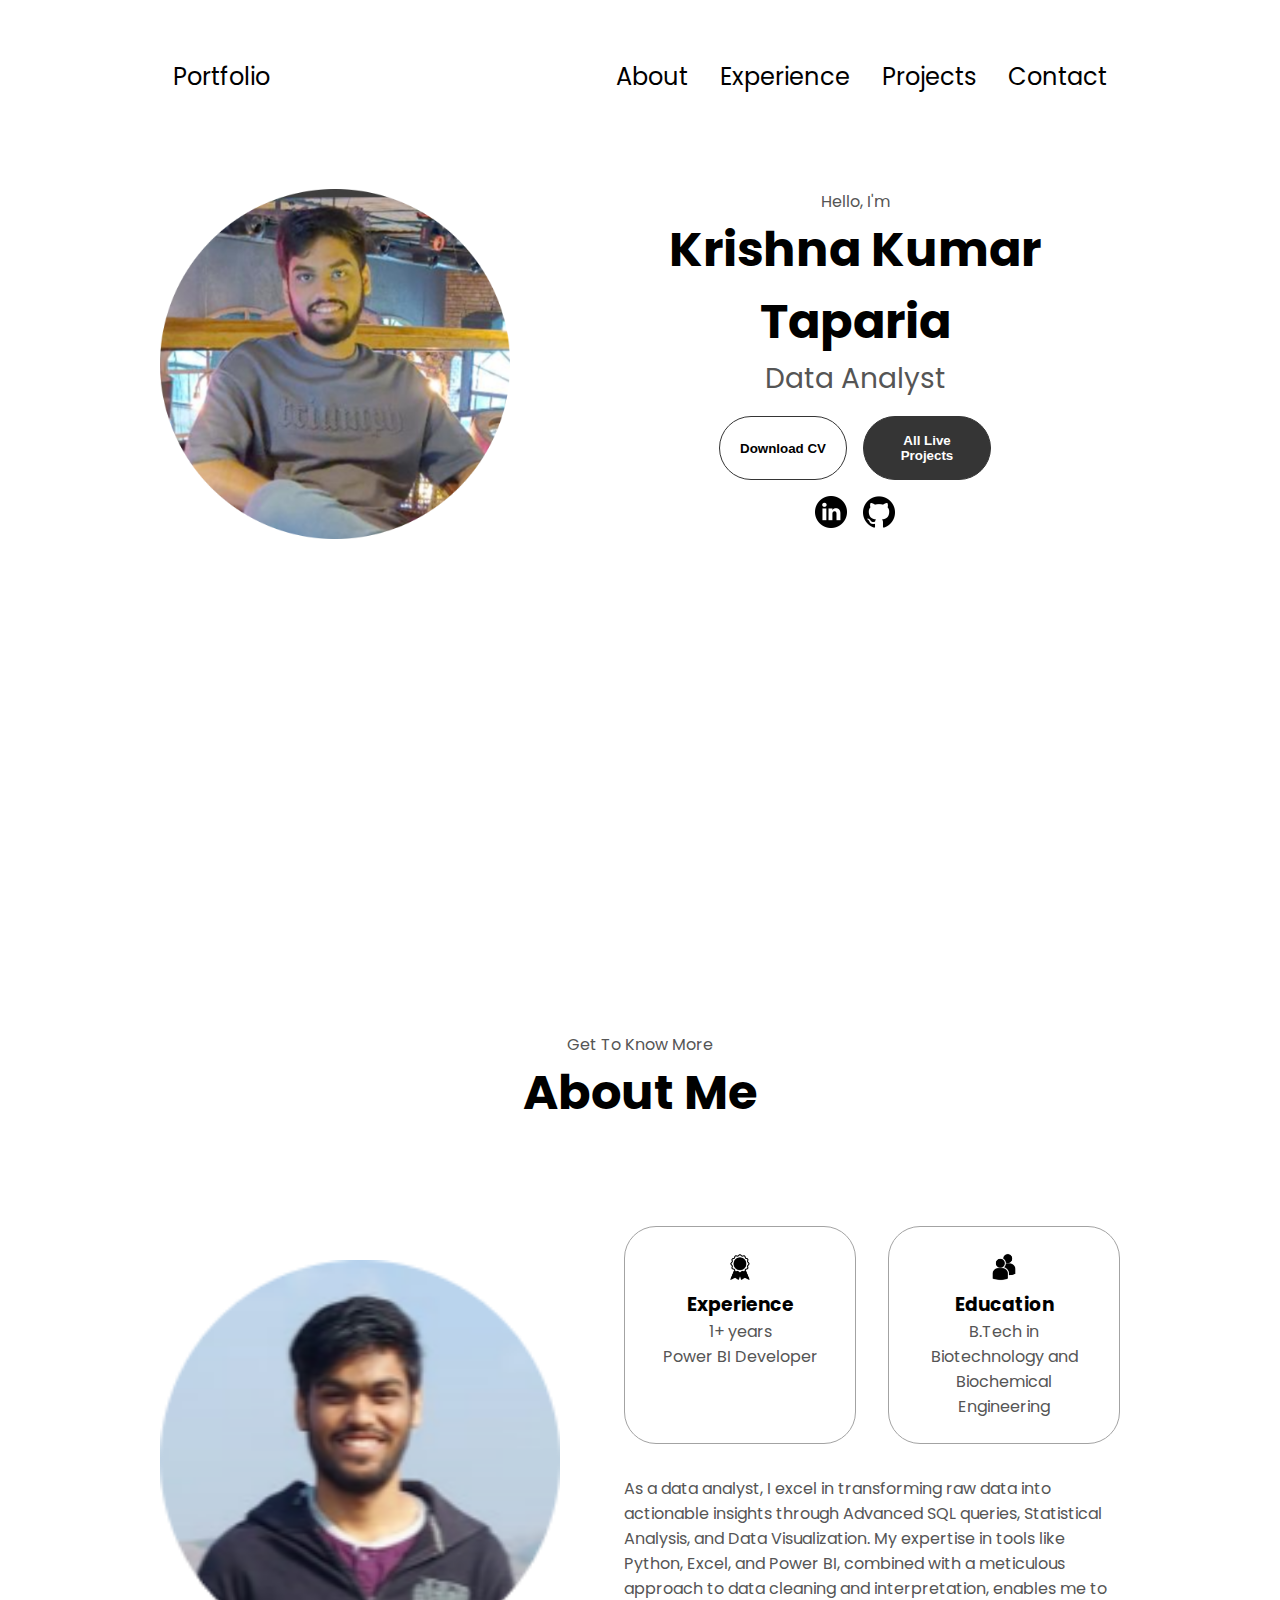
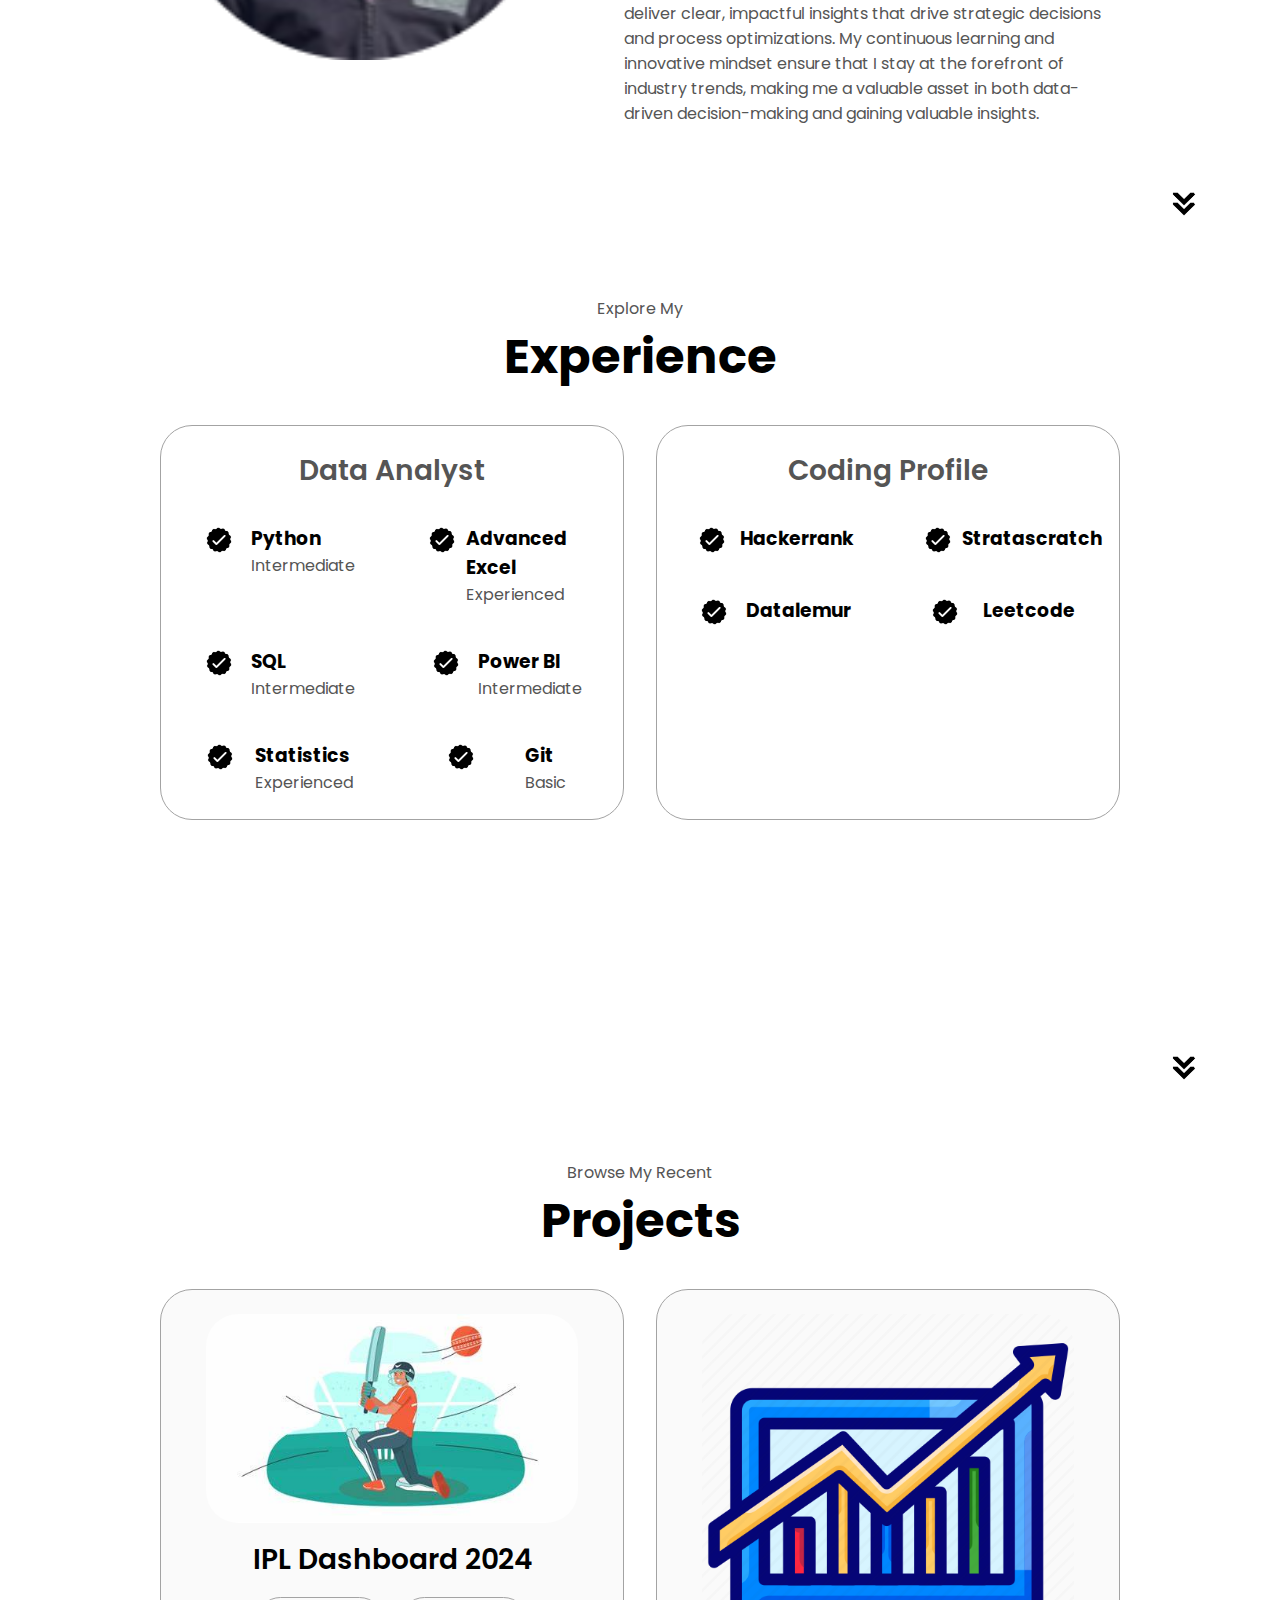
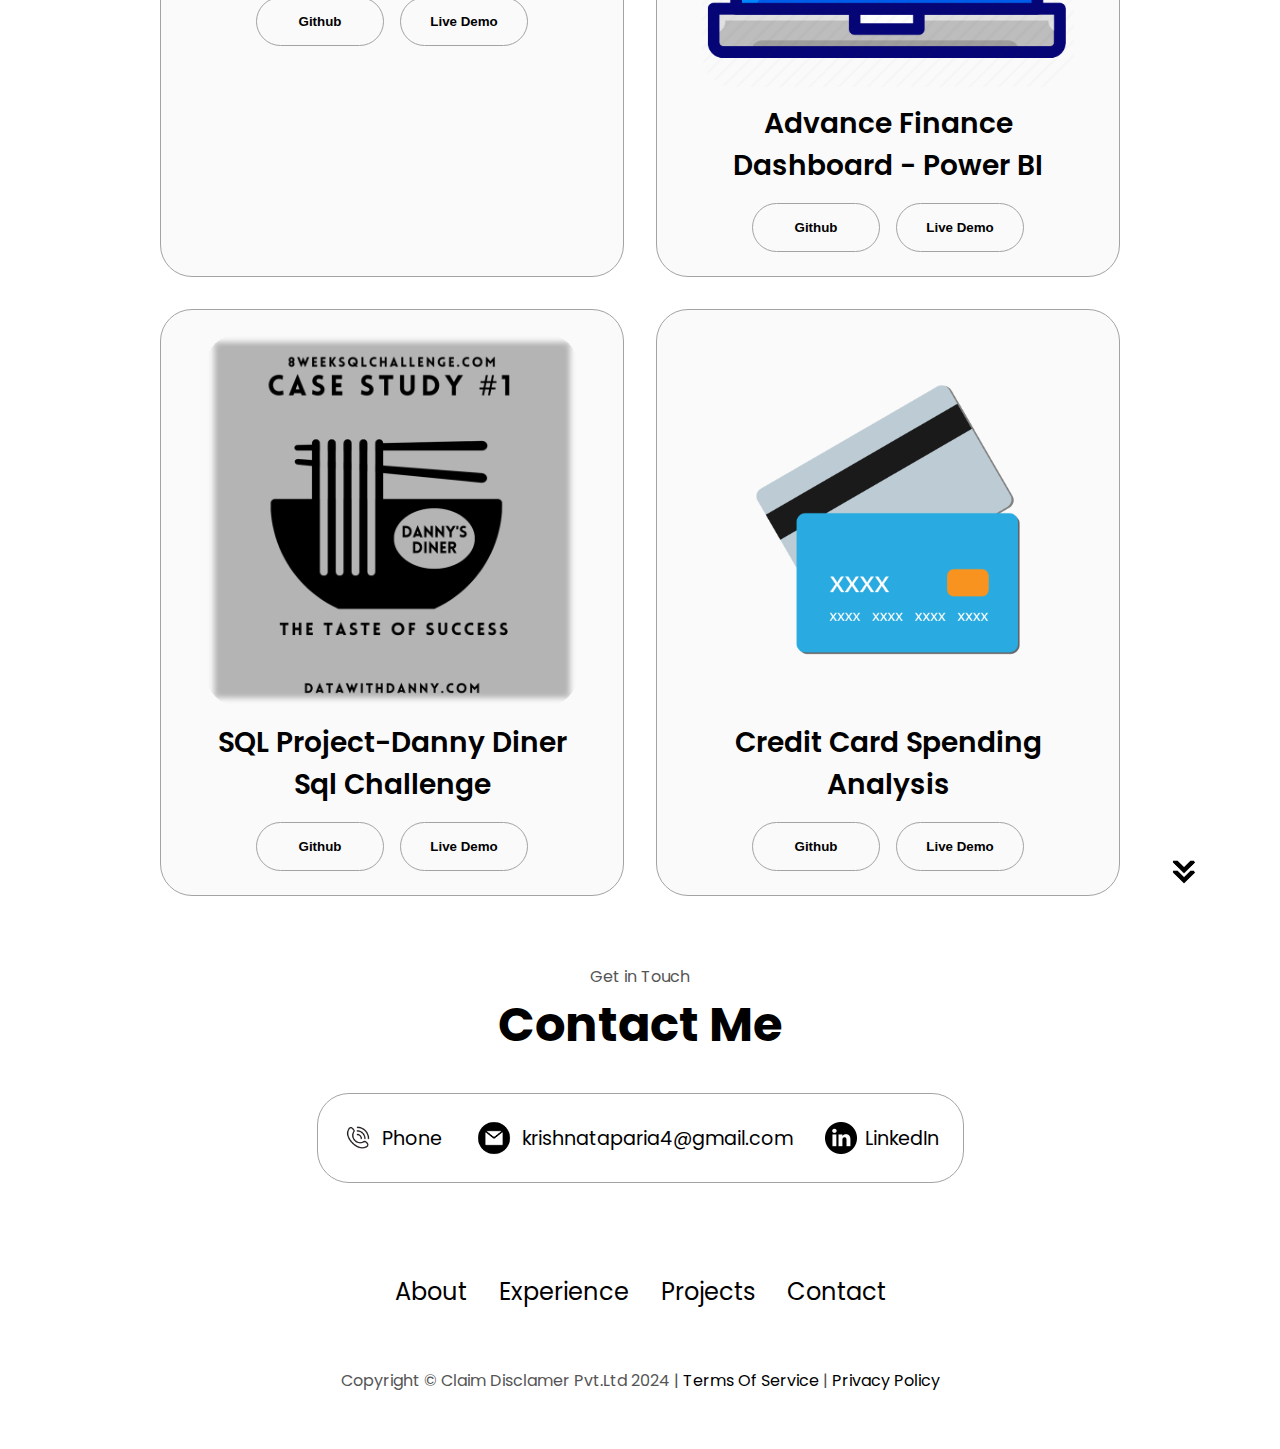
==== assest/index.html @ 2ccdf963 "Finished Website Work" ====
<!DOCTYPE html>
<html lang="en">

<head>
    <meta charset="UTF-8">
    <meta name="viewport" content="width=device-width, initial-scale=1.0">
    <meta name="description" content="Krishna Kumar Taparia's professional portfolio as a Data Analyst.">
    <meta name="keywords" content="Krishna Kumar Taparia, Data Analyst, Portfolio, SQL, Power BI, Projects">
    <meta name="author" content="Krishna Kumar Taparia">
    <title>My Portfolio</title>
    <link rel="stylesheet" href="style.css">
    <link rel="stylesheet" href="mediaqueries.css">
</head>

<body>
    <nav id="desktop-nav">
        <div class="Logo" style="font-size: 1.5em;">Portfolio</div>

        <div>
            <ul class="nav-links">
                <li><a href="#about">About</a></li>
                <li><a href="#experience">Experience</a></li>
                <li><a href="#projects">Projects</a></li>
                <li><a href="#contact">Contact</a></li>
            </ul>
        </div>
    </nav>
    <nav id="hamburger-nav">
        <div class="Logo">Krishna Kumar Taparia</div>
        <div class="hamburger-menu">
            <div class="hamburger-icon" onclick="toggleMenu()" aria-label="Menu">
                <span></span>
                <span></span>
                <span></span>
            </div>
            <div class="menu-links">
                <li><a href="#about" onclick="toggleMenu()">About</a></li>
                <li><a href="#experience" onclick="toggleMenu()">Experience</a></li>
                <li><a href="#projects" onclick="toggleMenu()">Projects</a></li>
                <li><a href="#contact" onclick="toggleMenu()">Contact</a></li>
            </div>
        </div>
    </nav>
    
    <section id="profile" >
        <div class="section_pics-container">
        <img src="./Screenshot 2024-08-03 151116-modified.png" alt="Krishna Kumar Taparia profile picture" style="width: 350px; height: 350px;">
    </div>
        <div class="section_text">
            <p class="section__text__p1">Hello, I'm</p>
            <h1 class="title">Krishna Kumar Taparia</h1>
            <p class="section__text__p2" style="text-align: center;">Data Analyst</p>
            <div class="btn-container">
                <button class="btn btn-color-2" onclick="window.open('./KRISHNA KUMAR TAPARIA(21UBE041) (1).pdf')">Download CV</button>
                <button class="btn btn-color-1" onclick="location.href='https://www.novypro.com/profile_projects/krishna-kumar-taparia'">All Live Projects</button>
            </div>
            <div id="socials-container">
                <img src="./linkedin.png" alt="My LinkedIn profile" class="icon" onclick="location.href='https://linkedin.com/'">
                <img src="./github.png" alt="My Github profile" class="icon" onclick="location.href='https://github.com/'">
            </div>
        </div>
    </section>
    
    <section id="about">
        <p class="section__text__p1">Get To Know More</p>
        <h1 class="title">About Me</h1>
        <div class="section-container">
            <div class="section__pic-container">
                <img src="./Screenshot (46)-modified.png" alt="About me profile picture" class="About-pic">
            </div>
            <div class="about-details-container">
                <div class="about-containers">
                    <div class="details-container">
                        <img src="./experience.png" alt="Experience icon" class="icon">
                        <h3>Experience</h3>
                        <p>1+ years <br>Power BI Developer</p>
                    </div>
                    <div class="details-container">
                        <img src="./education.png" alt="Education icon" class="icon">
                        <h3>Education</h3>
                        <p>B.Tech in Biotechnology and Biochemical Engineering</p>
                    </div>
                </div>
                <div class="text-container">
                    <p>
                        As a data analyst, I excel in transforming raw data into actionable insights through Advanced SQL queries, Statistical Analysis, and Data Visualization. My expertise in tools like Python, Excel, and Power BI, combined with a meticulous approach to data cleaning and interpretation, enables me to deliver clear, impactful insights that drive strategic decisions and process optimizations. My continuous learning and innovative mindset ensure that I stay at the forefront of industry trends, making me a valuable asset in both data-driven decision-making and gaining valuable insights.
                    </p>
                </div>
            </div>
        </div>
        <img src="./arrow.png" alt="Arrow icon" class="icon arrow" onclick="location.href='#experience'" aria-label="Scroll to Experience">
    </section>
    
    <section id="experience">
        <p class="section__text__p1">Explore My</p>
        <h1 class="title">Experience</h1>
        <div class="experience-details-container">
            <div class="about-containers">
                <div class="details-container">
                    <h2 class="experience-sub-title">Data Analyst</h2>
                    <div class="article-container">
                        <article>
                            <img src="./checkmark.png" alt="Python experience icon" class="icon">
                            <div>
                                <h3>Python</h3>
                                <p>Intermediate</p>
                            </div>
                        </article>
                        <article>
                            <img src="./checkmark.png" alt="Advanced Excel experience icon" class="icon">
                            <div>
                                <h3>Advanced Excel</h3>
                                <p>Experienced</p>
                            </div>
                        </article>
                        <article>
                            <img src="./checkmark.png" alt="SQL experience icon" class="icon">
                            <div>
                                <h3>SQL</h3>
                                <p>Intermediate</p>
                            </div>
                        </article>
                        <article>
                            <img src="./checkmark.png" alt="Power BI experience icon" class="icon">
                            <div>
                                <h3>Power BI</h3>
                                <p>Intermediate</p>
                            </div>
                        </article>
                        <article>
                            <img src="./checkmark.png" alt="Statistics experience icon" class="icon">
                            <div>
                                <h3>Statistics</h3>
                                <p>Experienced</p>
                            </div>
                        </article>
                        <article>
                            <img src="./checkmark.png" alt="Git experience icon" class="icon">
                            <div>
                                <h3>Git</h3>
                                <p>Basic</p>
                            </div>
                        </article>
                    </div>
                </div>
                <div class="details-container">
                    <h2 class="experience-sub-title">Coding Profile</h2>
                    <div class="article-container">
                        <article>
                            <img src="./checkmark.png" alt="Hackerrank profile icon" class="icon">
                            <div>
                                <h3><a href="https://www.hackerrank.com/profile/krishnataparia4">Hackerrank</a></h3>
                            </div>
                        </article>
                        <article>
                            <img src="./checkmark.png" alt="Stratascratch profile icon" class="icon">
                            <div>
                                <h3><a href="https://platform.stratascratch.com/user/krisghxszg">Stratascratch</a></h3>
                            </div>
                        </article>
                        <article>
                            <img src="./checkmark.png" alt="Datalemur profile icon" class="icon">
                            <div>
                                <h3><a href="https://datalemur.com/profile">Datalemur</a></h3>
                            </div>
                        </article>
                        <article>
                            <img src="./checkmark.png" alt="Leetcode profile icon" class="icon">
                            <div>
                                <h3><a href="https://leetcode.com/u/krishnataparia_4/">Leetcode</a></h3>
                            </div>
                        </article>
                    </div>
                </div>
            </div>
        </div>
        <img src="./arrow.png" alt="Arrow icon" class="icon arrow" onclick="location.href='#projects'" aria-label="Scroll to Projects">
    </section>
    <section id="projects">
        <p class="section__text__p1">Browse My Recent</p>
        <h1 class="title">Projects</h1>
        <div class="experience-details-container">
            <div class="about-containers">
                <div class="details-container color-container">
                    <div class="article-container">
                        <img src="./OIP (5).jpeg" alt="IPL Dashboard 2024 project image" class="project-img">
                    </div>
                    <h2 class="experience-sub-title project-title">IPL Dashboard 2024</h2>
                    <div class="btn-container">
                        <button class="btn btn-color-2 project-btn" onclick="location.href='https://github.com/krishna200hd/ipl-dashboard-2024'" aria-label="View on GitHub">
                            Github
                        </button>
                        <button class="btn btn-color-2 project-btn" onclick="location.href='https://www.novypro.com/project/ipl-dashboard-2024'" aria-label="View Live Demo">
                            Live Demo
                        </button>
                    </div>
                </div>
                <div class="details-container color-container">
                    <div class="article-container">
                        <img src="./SEO_-_4.png" alt="Advance Finance Dashboard project image" class="project-img">
                    </div>
                    <h2 class="experience-sub-title project-title">Advance Finance Dashboard - Power BI</h2>
                    <div class="btn-container">
                        <button class="btn btn-color-2 project-btn" onclick="location.href='https://github.com/krishna200hd/advance-finance-dashboard'" aria-label="View on GitHub">
                            Github
                        </button>
                        <button class="btn btn-color-2 project-btn" onclick="location.href='https://www.novypro.com/project/advance-finance-dashboard'" aria-label="View Live Demo">
                            Live Demo
                        </button>
                    </div>
                </div>
                <div class="details-container color-container">
                    <div class="article-container">
                        <img src="./1_JZdCP5Tye9O9JuznNvW66A.png" alt="SQL Project-Danny Diner Sql Challenge project image" class="project-img">
                    </div>
                    <h2 class="experience-sub-title project-title">SQL Project-Danny Diner Sql Challenge</h2>
                    <div class="btn-container">
                        <button class="btn btn-color-2 project-btn" onclick="location.href='https://github.com/krishna200hd/Danny-Diner-Sql-Project'" aria-label="View on GitHub">
                            Github
                        </button>
                        <button class="btn btn-color-2 project-btn" onclick="location.href='#'" aria-label="View Live Demo">
                            Live Demo
                        </button>
                    </div>
                </div>
                <div class="details-container color-container">
                    <div class="article-container">
                        <img src="./6050228.png" alt="Credit Card Spending Analysis project image" class="project-img">
                    </div>
                    <h2 class="experience-sub-title project-title">Credit Card Spending Analysis</h2>
                    <div class="btn-container">
                        <button class="btn btn-color-2 project-btn" onclick="location.href='https://github.com/krishna200hd/Credit-Card-Analysis-Using-Power-Bi'" aria-label="View on GitHub">
                            Github
                        </button>
                        <button class="btn btn-color-2 project-btn" onclick="location.href='https://project.novypro.com/IZOoRg'" aria-label="View Live Demo">
                            Live Demo
                        </button>
                    </div>
                </div>
            </div>
        </div>
        <img src="./arrow.png" alt="Arrow icon" class="icon arrow" onclick="location.href='#contact'" aria-label="Scroll to Contact">
    </section>
    <section id="contact">
        <p class="section__text__p1">Get in Touch</p>
        <h1 class="title">Contact Me</h1>
        <div class="contact-info-upper-container">
            <div class="contact-info-container">
                <img src="./65497-200.png" alt="Dial icon" class="icon contact-icon Dial-icon">
                <p><a href="tel:+8777814285">Phone</a></p>
            </div>
            <div class="contact-info-container">
                <img src="./email.png" alt="Email icon" class="icon contact-icon email-icon">
                <p><a href="mailto:krishnataparia4@gmail.com">krishnataparia4@gmail.com</a></p>
            </div>
            <div class="contact-info-container">
                <img src="./linkedin.png" alt="LinkedIn icon" class="icon contact-icon">
                <p><a href="https://www.linkedin.com/in/krishna-taparia-a6b4491ba/">LinkedIn</a></p>
            </div>
        </div>
    </section>
    
    <footer id="footer">
        <nav>
            <div class="nav-links-container">
                <ul class="nav-links">
                    <li><a href="#about">About</a></li>
                    <li><a href="#experience">Experience</a></li>
                    <li><a href="#projects">Projects</a></li>
                    <li><a href="#contact">Contact</a></li>
                </ul>
            </div>
        </nav>
        <p>Copyright © Claim Disclamer Pvt.Ltd 2024 | <a href="#terms">Terms Of Service</a> | <a href="#privacy">Privacy Policy</a></p>
    </footer>
    <script src="script.js"></script>
</body>

</html>
---- assest/style.css ----
/* GENERAL */

@import url("https://fonts.googleapis.com/css2?family=Poppins:wght@300;400;500;600&display=swap");

* {
  margin: 0;
  padding: 0;
}

body {
  font-family: "Poppins", sans-serif;
}

html {
  scroll-behavior: smooth;
}

p {
  color: rgb(85, 85, 85);
}

/* TRANSITION */

a,
.btn {
  transition: all 300ms ease;
}

/* DESKTOP NAV */

nav,
.nav-links {
  display: flex;
}

nav {
  justify-content: space-around;
  align-items: center;
  height: 17vh;
}

.nav-links {
  gap: 2rem;
  list-style: none;
  font-size: 1.5rem;
}

a {
  color: black;
  text-decoration: none;
  text-decoration-color: white;
}

a:hover {
  color: grey;
  text-decoration: underline;
  text-underline-offset: 1rem;
  text-decoration-color: rgb(181, 181, 181);
}

.logo {
  font-size: 2rem;
}

.logo:hover {
  cursor: default;
}

/* HAMBURGER MENU */

#hamburger-nav {
  display: none;
}

.hamburger-menu {
  position: relative;
  display: inline-block;
}

.hamburger-icon {
  display: flex;
  flex-direction: column;
  justify-content: space-between;
  height: 24px;
  width: 30px;
  cursor: pointer;
}

.hamburger-icon span {
  width: 100%;
  height: 2px;
  background-color: black;
  transition: all 0.3 ease-in-out;
}

.menu-links {
  position: absolute;
  top: 100%;
  right: 0;
  background-color: white;
  width: fit-content;
  max-height: 0;
  overflow: hidden;
  transition: all 0.3 ease-in-out;
}

.menu-links a {
  display: block;
  padding: 10px;
  text-align: center;
  font-size: 1.5rem;
  color: black;
  text-decoration: none;
  transition: all 0.3 ease-in-out;
}

.menu-links li {
  list-style: none;
}

.menu-links.open {
  max-height: 300px;
}

.hamburger-icon.open span:first-child {
  transform: rotate(45deg) translate(10px, 5px);
}

.hamburger-icon.open span:nth-child(2) {
  opacity: 0;
}

.hamburger-icon.open span:last-child {
  transform: rotate(-45deg) translate(10px, -5px);
}

.hamburger-icon span:first-child {
  transform: none;
}

.hamburger-icon span:first-child {
  opacity: 1;
}

.hamburger-icon span:first-child {
  transform: none;
}

/* SECTIONS */

section {
  padding-top: 4vh;
  height: 96vh;
  margin: 0 10rem;
  box-sizing: border-box;
  min-height: fit-content;
}

.section-container {
  display: flex;
}

/* PROFILE SECTION */

#profile {
  display: flex;
  justify-content: center;
  gap: 5rem;
  height: 80vh;
}

.section__pic-container {
  display: flex;
  height: 400px;
  width: 400px;
  margin: auto 0;
}

/* Responsive adjustments */
@media (max-width: 768px) {
    .profile-img {
        max-width: 200px; /* smaller max-width for tablets */
    }
}

@media (max-width: 480px) {
    .profile-img {
        max-width: 150px; /* smaller max-width for phones */
    }
}

.section__text {
  align-self: center;
  text-align: center;
}

.section__text p {
  font-weight: 600;
}

.section__text__p1 {
  text-align: center;
}

.section__text__p2 {
  font-size: 1.75rem;
  margin-bottom: 1rem;
}

.title {
  font-size: 3rem;
  text-align: center;
}

#socials-container {
  display: flex;
  justify-content: center;
  margin-top: 1rem;
  gap: 1rem;
}

/* ICONS */

.icon {
  cursor: pointer;
  height: 2rem;
}

/* BUTTONS */

.btn-container {
  display: flex;
  justify-content: center;
  gap: 1rem;
}

.btn {
  font-weight: 600;
  transition: all 300ms ease;
  padding: 1rem;
  width: 8rem;
  border-radius: 2rem;
}

.btn-color-1,
.btn-color-2 {
  border: rgb(53, 53, 53) 0.1rem solid;
}

.btn-color-1:hover,
.btn-color-2:hover {
  cursor: pointer;
}

.btn-color-1,
.btn-color-2:hover {
  background: rgb(53, 53, 53);
  color: white;
}

.btn-color-1:hover {
  background: rgb(0, 0, 0);
}

.btn-color-2 {
  background: none;
}

.btn-color-2:hover {
  border: rgb(255, 255, 255) 0.1rem solid;
}

.btn-container {
  gap: 1rem;
}

/* ABOUT SECTION */

#about {
  position: relative;
}

.about-containers {
  gap: 2rem;
  margin-bottom: 2rem;
  margin-top: 2rem;
}

.about-details-container {
  justify-content: center;
  flex-direction: column;
}

.about-containers,
.about-details-container {
  display: flex;
}

.about-pic {
  border-radius: 2rem;
}

.arrow {
  position: absolute;
  right: -5rem;
  bottom: 2.5rem;
}

.details-container {
  padding: 1.5rem;
  flex: 1;
  background: white;
  border-radius: 2rem;
  border: rgb(53, 53, 53) 0.1rem solid;
  border-color: rgb(163, 163, 163);
  text-align: center;
}

.section-container {
  gap: 4rem;
  height: 80%;
}

.section__pic-container {
  height: 400px;
  width: 400px;
  margin: auto 0;
}

/* EXPERIENCE SECTION */

#experience {
  position: relative;
}

.experience-sub-title {
  color: rgb(85, 85, 85);
  font-weight: 600;
  font-size: 1.75rem;
  margin-bottom: 2rem;
}

.experience-details-container {
  display: flex;
  justify-content: center;
  flex-direction: column;
}

.article-container {
  display: flex;
  text-align: initial;
  flex-wrap: wrap;
  flex-direction: row;
  gap: 2.5rem;
  justify-content: space-around;
}

article {
  display: flex;
  width: 10rem;
  justify-content: space-around;
  gap: 0.5rem;
}

article .icon {
  cursor: default;
}

/* PROJECTS SECTION */

#projects {
  position: relative;
}

.color-container {
  border-color: rgb(163, 163, 163);
  background: rgb(250, 250, 250);
}

.project-img {
  border-radius: 2rem;
  width: 90%;
  height: 90%;
}

.project-title {
  margin: 1rem;
  color: black;
}

.project-btn {
  color: black;
  border-color: rgb(163, 163, 163);
}

/* CONTACT */

#contact {
  display: flex;
  justify-content: center;
  flex-direction: column;
  height: 70vh;
}

.contact-info-upper-container {
  display: flex;
  justify-content: center;
  border-radius: 2rem;
  border: rgb(53, 53, 53) 0.1rem solid;
  border-color: rgb(163, 163, 163);
  background: (250, 250, 250);
  margin: 2rem auto;
  padding: 0.5rem;
}

.contact-info-container {
  display: flex;
  align-items: center;
  justify-content: center;
  gap: 0.5rem;
  margin: 1rem;
}

.contact-info-container p {
  font-size: larger;
}

.contact-icon {
  cursor: default;
}

.email-icon {
  height: 2.5rem;
}

/* FOOTER SECTION */

footer {
  height: 26vh;
  margin: 0 1rem;
}

footer p {
  text-align: center;
}
---- assest/mediaqueries.css ----
@media screen and (max-width: 1400px) {
    #profile {
      height: 83vh;
      margin-bottom: 6rem;
    }
    .about-containers {
      flex-wrap: wrap;
    }
    #contact,
    #projects {
      height: fit-content;
    }
  }
  
  @media screen and (max-width: 1200px) {
    #desktop-nav {
      display: none;
    }
    #hamburger-nav {
      display: flex;
    }
    #experience,
    .experience-details-container {
      margin-top: 2rem;
    }
    #profile,
    .section-container {
      display: block;
    }
    .arrow {
      display: none;
    }
    section,
    .section-container {
      height: fit-content;
    }
    section {
      margin: 0 5%;
    }
    .section__pic-container {
      width: 275px;
      height: 275px;
      margin: 0 auto 2rem;
    }
    .about-containers {
      margin-top: 0;
    }
  }
  
  @media screen and (max-width: 600px) {
    #contact,
    footer {
      height: 40vh;
    }
    #profile {
      height: 83vh;
      margin-bottom: 0;
    }
    article {
      font-size: 1rem;
    }
    footer nav {
      height: fit-content;
      margin-bottom: 2rem;
    }
    .about-containers,
    .contact-info-upper-container,
    .btn-container {
      flex-wrap: wrap;
    }
    .contact-info-container {
      margin: 0;
    }
    .contact-info-container p,
    .nav-links li a {
      font-size: 1rem;
    }
    .experience-sub-title {
      font-size: 1.25rem;
    }
    .logo {
      font-size: 1.5rem;
    }
    .nav-links {
      flex-direction: column;
      gap: 0.5rem;
      text-align: center;
    }
    .section__pic-container {
      width: auto;
      height: 46vw;
      justify-content: center;
    }
    .section__text__p2 {
      font-size: 1.25rem;
    }
    .title {
      font-size: 2rem;
    }
    .text-container {
      text-align: justify;
    }
  }
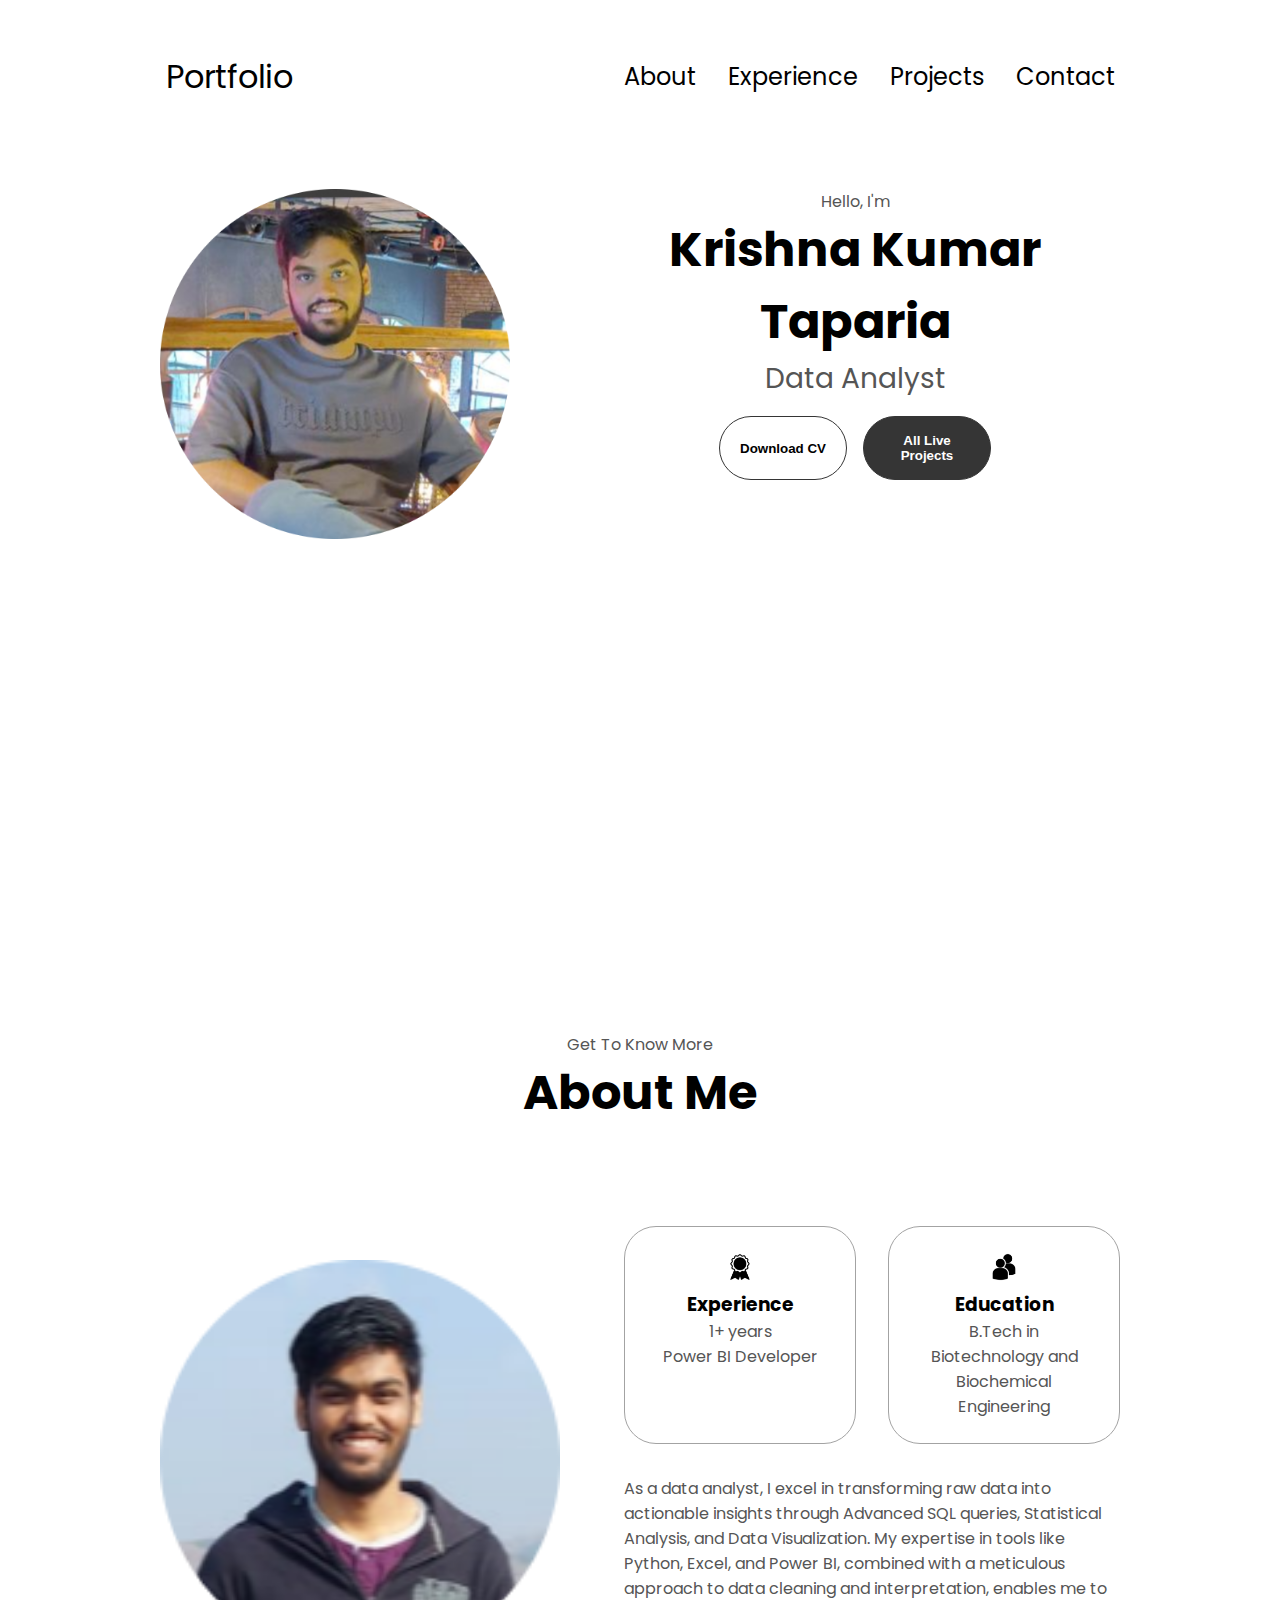
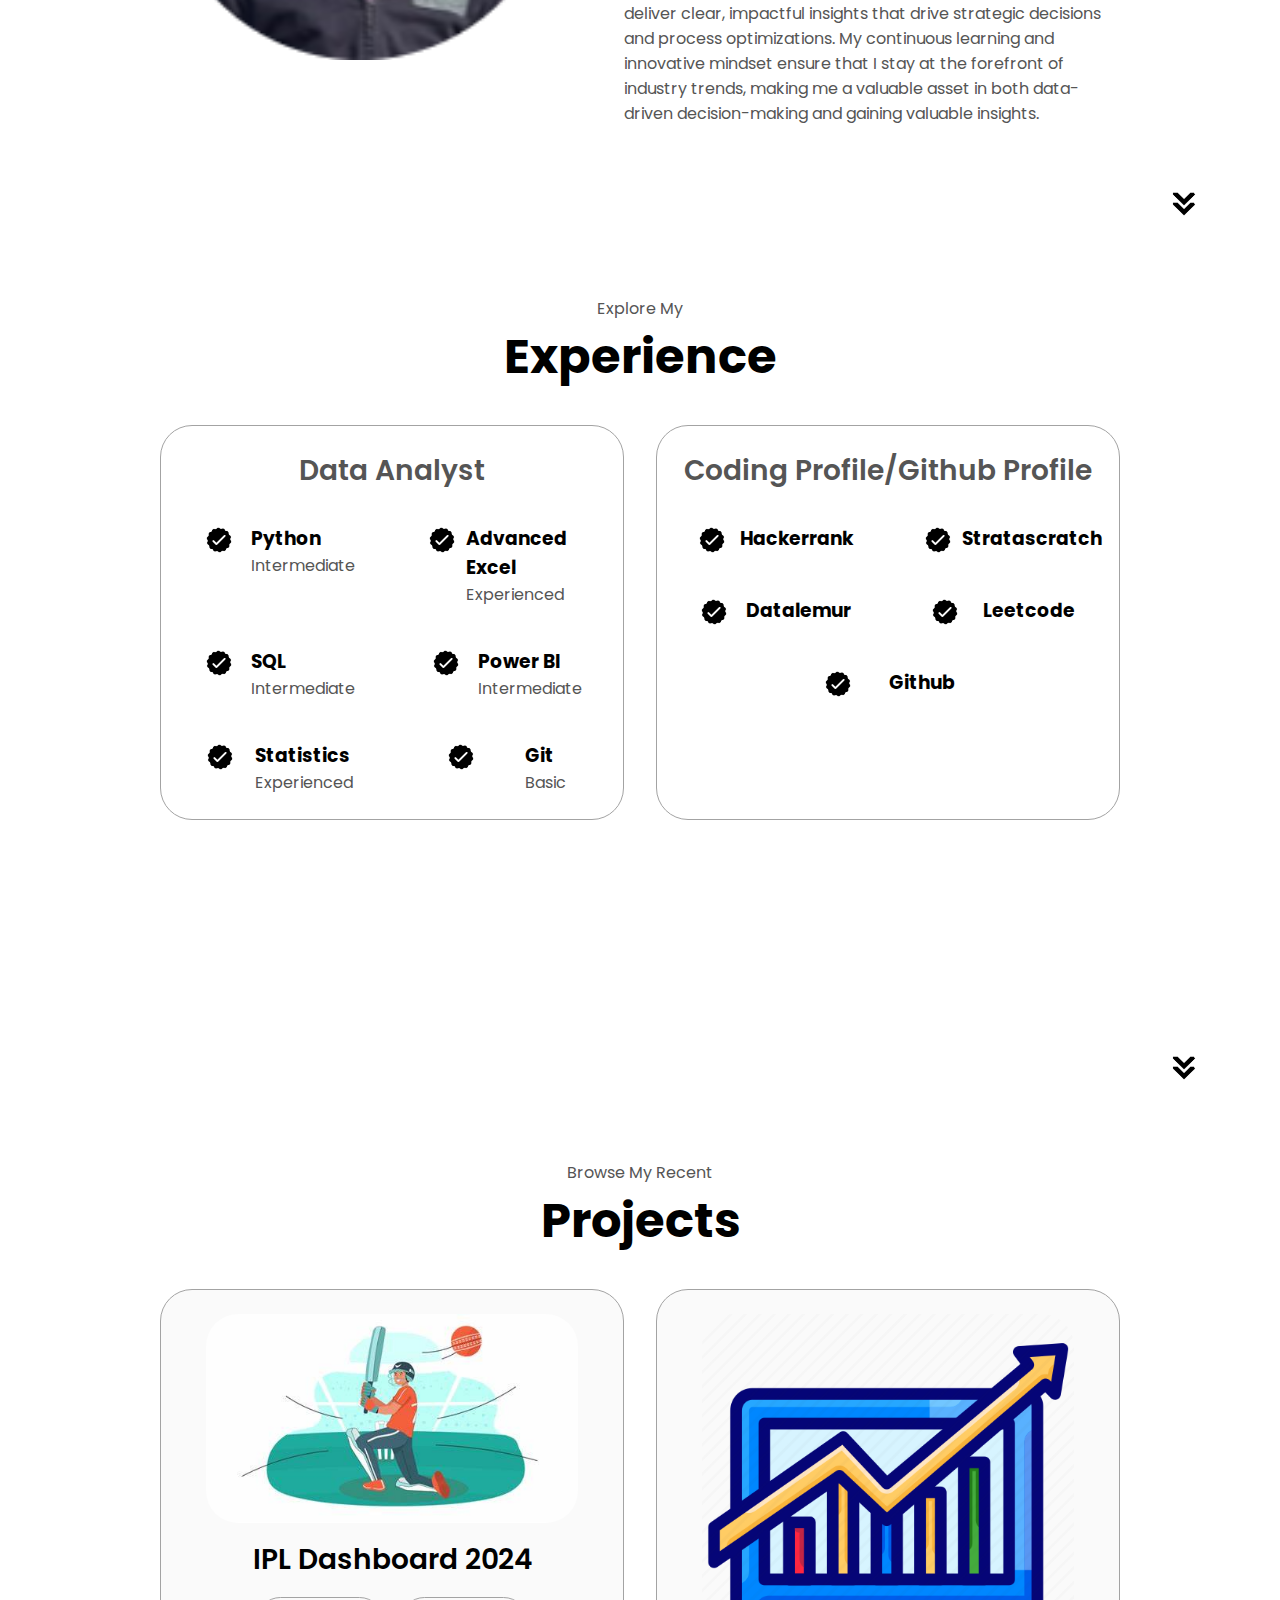
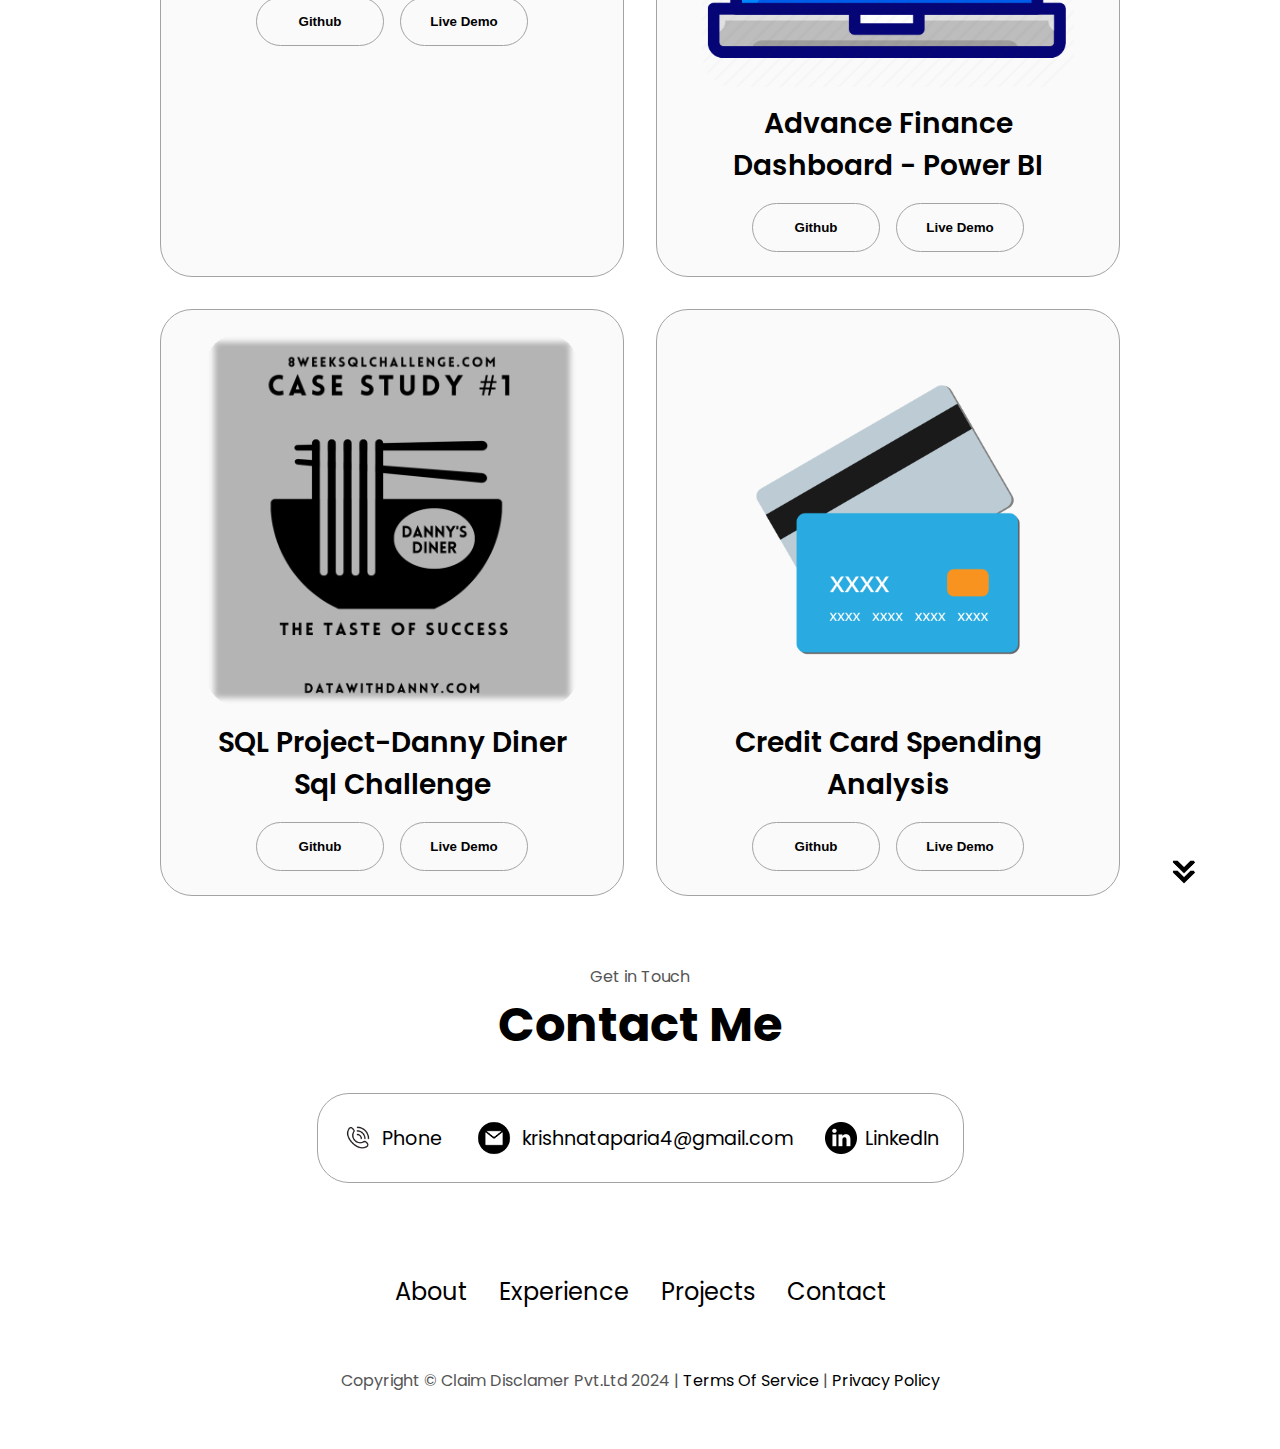
==== commit 5f4e4bf0: "FDDGFDHF" ====
--- a/assest/index.html
+++ b/assest/index.html
@@ -14,7 +14,8 @@
 
 <body>
     <nav id="desktop-nav">
-        <div class="Logo" style="font-size: 1.5em;">Portfolio</div>
+        <div class="Logo" style="color: black; font-size: 2em;">Portfolio</div>
+
 
         <div>
             <ul class="nav-links">
@@ -52,12 +53,9 @@
             <p class="section__text__p2" style="text-align: center;">Data Analyst</p>
             <div class="btn-container">
                 <button class="btn btn-color-2" onclick="window.open('./KRISHNA KUMAR TAPARIA(21UBE041) (1).pdf')">Download CV</button>
-                <button class="btn btn-color-1" onclick="location.href='https://www.novypro.com/profile_projects/krishna-kumar-taparia'">All Live Projects</button>
-            </div>
-            <div id="socials-container">
-                <img src="./linkedin.png" alt="My LinkedIn profile" class="icon" onclick="location.href='https://linkedin.com/'">
-                <img src="./github.png" alt="My Github profile" class="icon" onclick="location.href='https://github.com/'">
-            </div>
+                <button class="btn btn-color-1" onclick="location.href='https://app.mavenanalytics.io/portfolio'">All Live Projects</button>
+            </div>
+           
         </div>
     </section>
     
@@ -144,7 +142,7 @@
                     </div>
                 </div>
                 <div class="details-container">
-                    <h2 class="experience-sub-title">Coding Profile</h2>
+                    <h2 class="experience-sub-title">Coding Profile/Github Profile</h2>
                     <div class="article-container">
                         <article>
                             <img src="./checkmark.png" alt="Hackerrank profile icon" class="icon">
@@ -168,6 +166,12 @@
                             <img src="./checkmark.png" alt="Leetcode profile icon" class="icon">
                             <div>
                                 <h3><a href="https://leetcode.com/u/krishnataparia_4/">Leetcode</a></h3>
+                            </div>
+                        </article>
+                        <article>
+                            <img src="./checkmark.png" alt="Github profile icon" class="icon">
+                            <div>
+                                <h3><a href="https://github.com/krishna200hd">Github</a></h3>
                             </div>
                         </article>
                     </div>
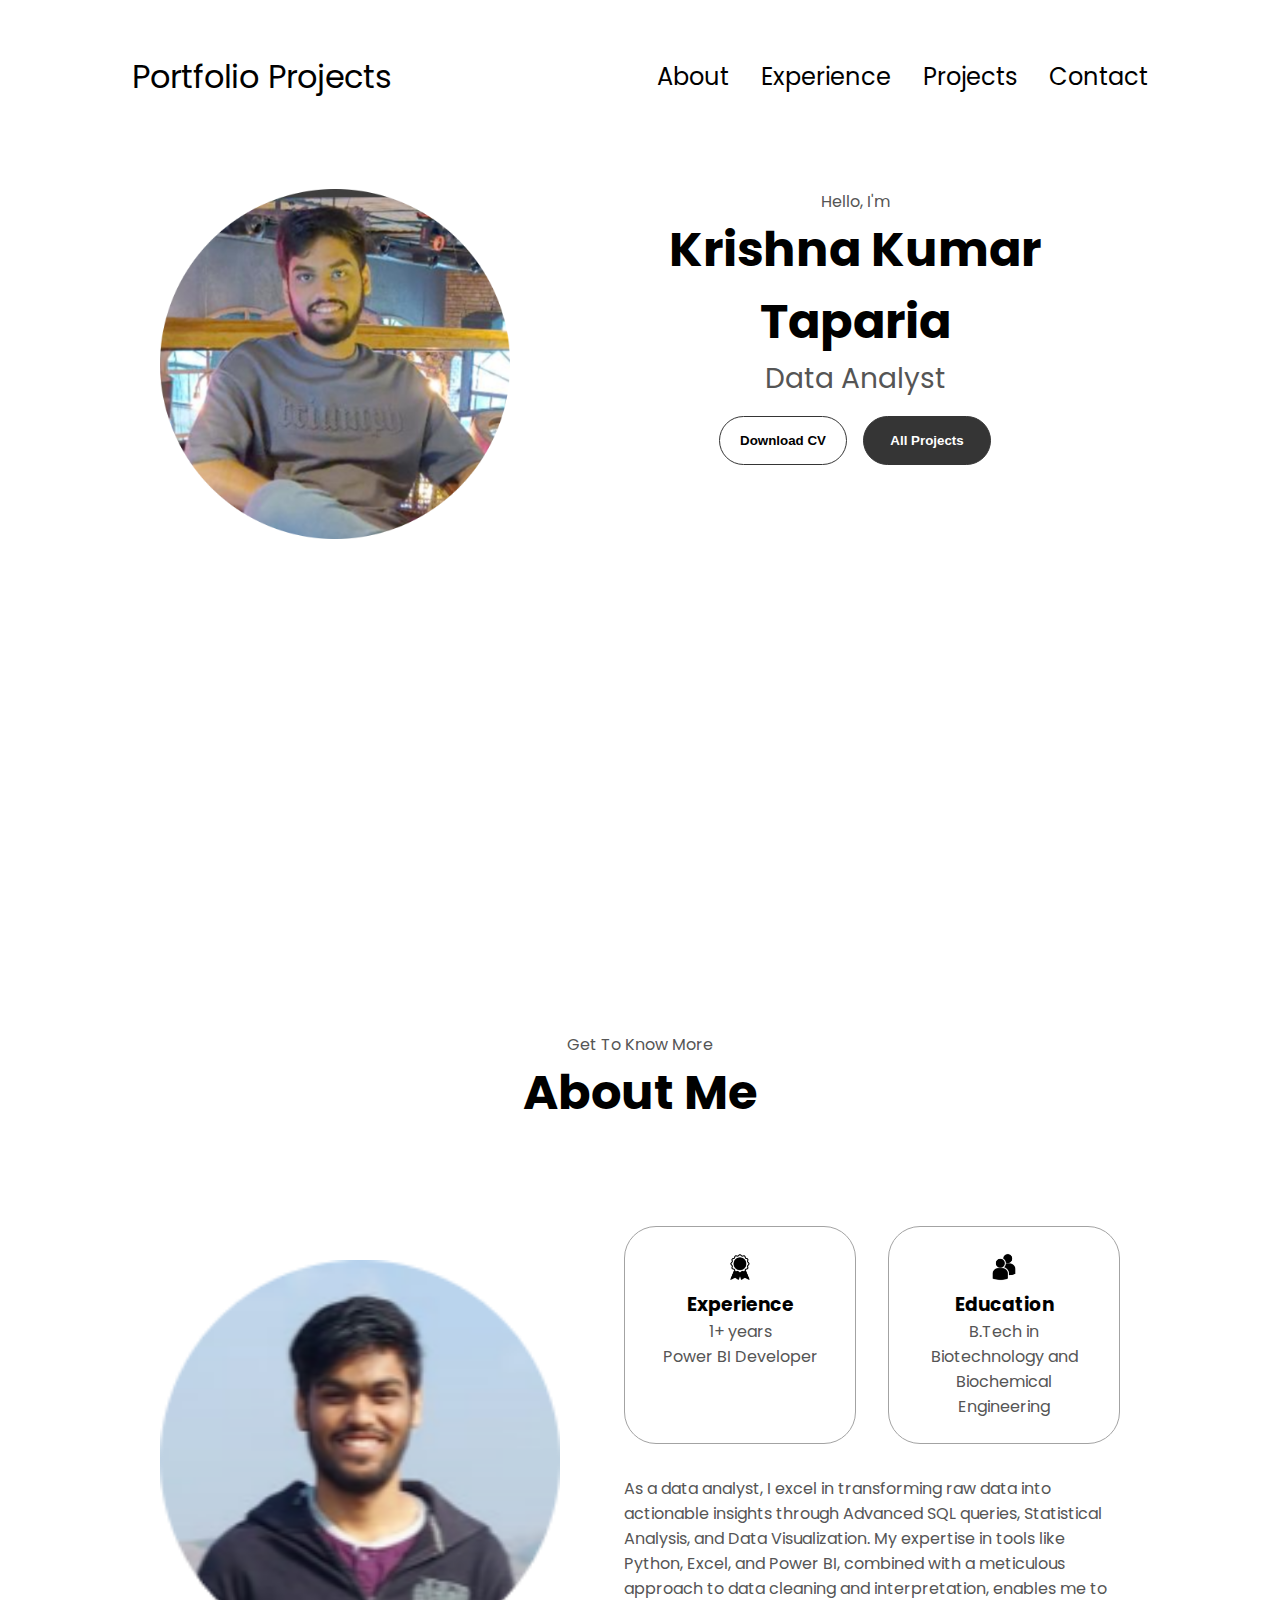
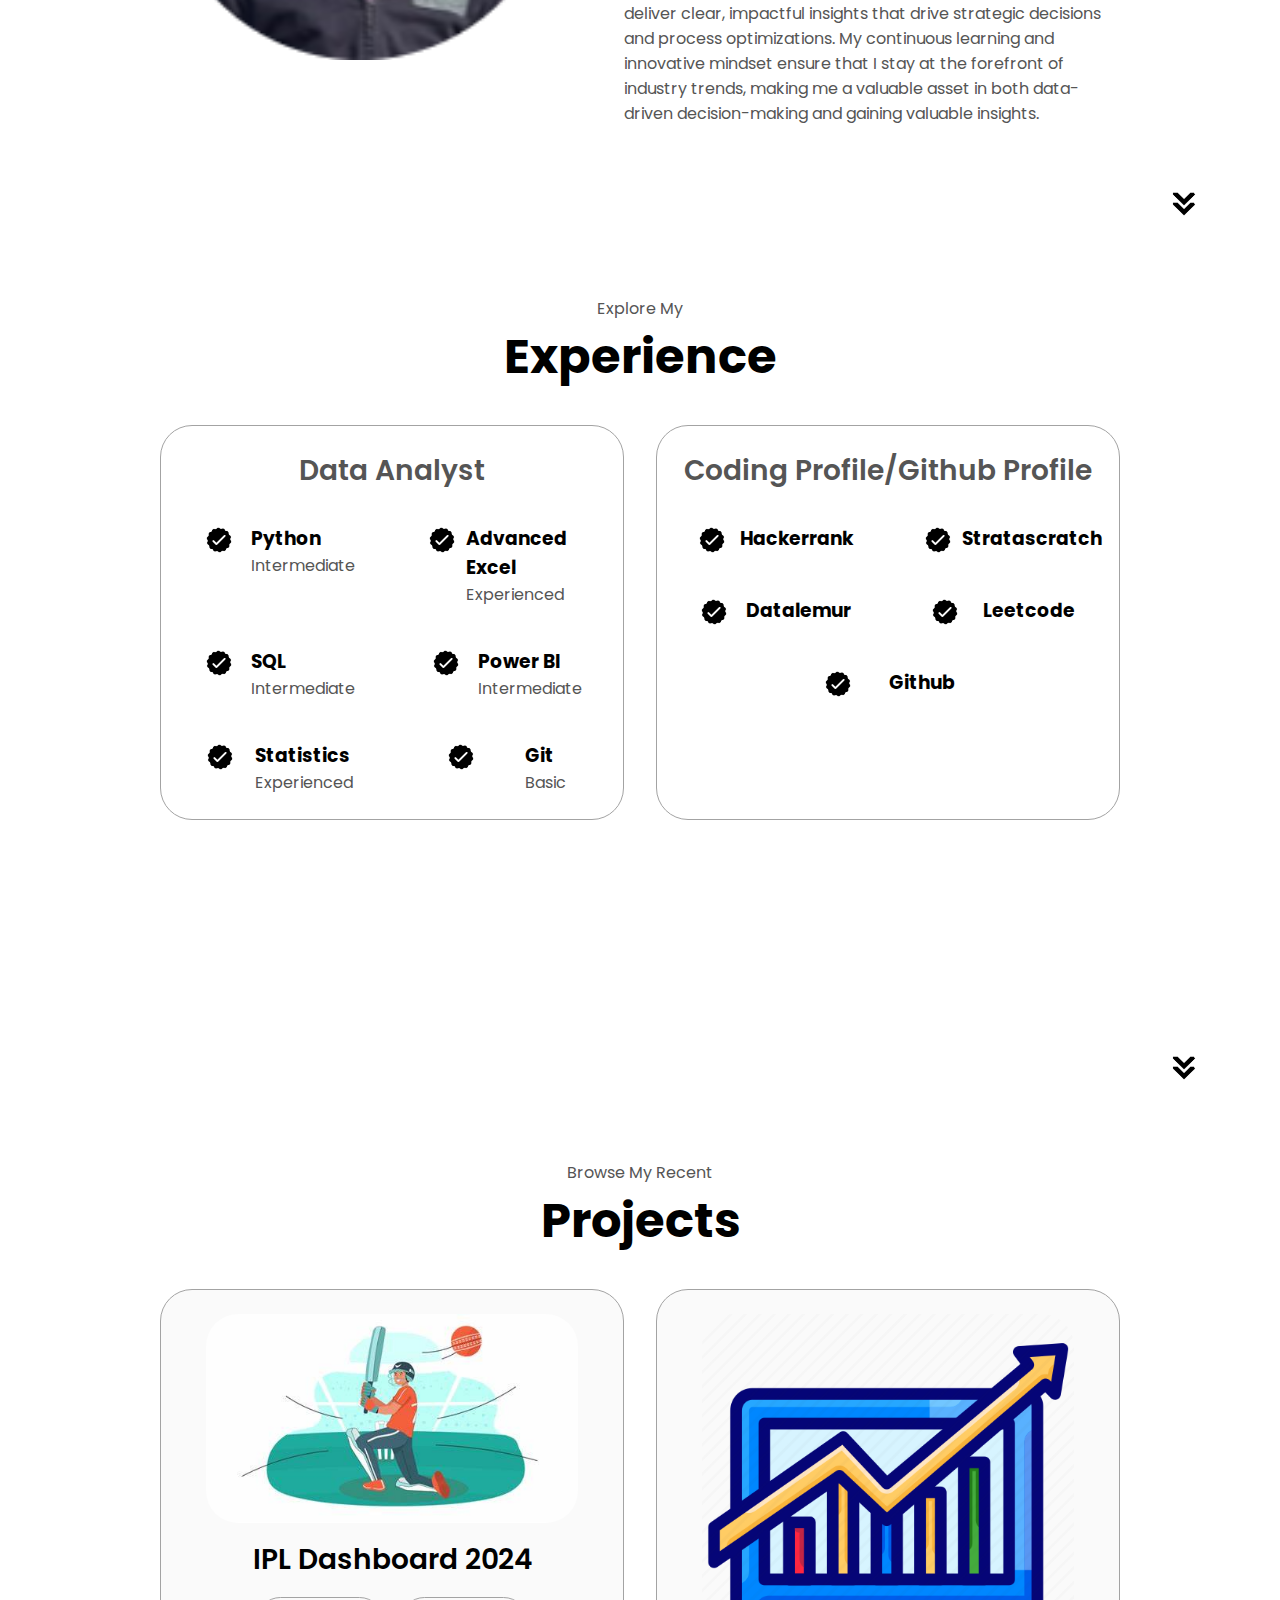
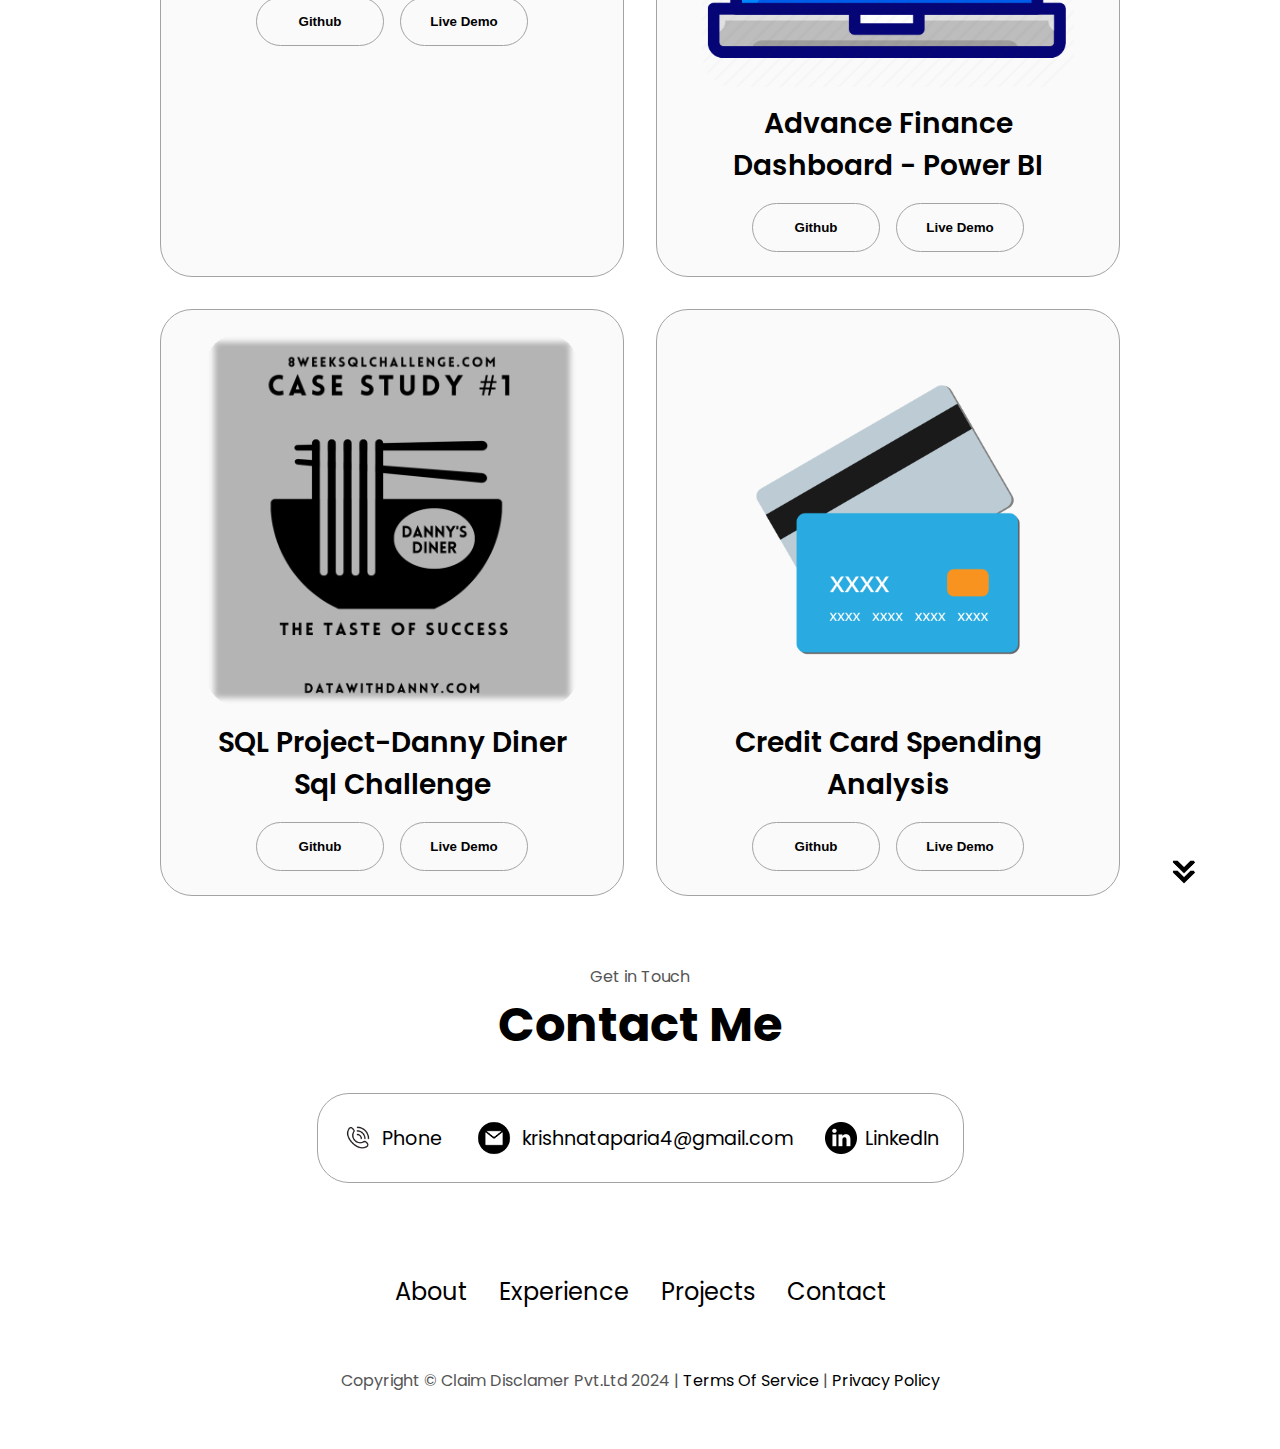
==== commit a96db93e: "klhvkjhkjfn" ====
--- a/assest/index.html
+++ b/assest/index.html
@@ -14,7 +14,7 @@
 
 <body>
     <nav id="desktop-nav">
-        <div class="Logo" style="color: black; font-size: 2em;">Portfolio</div>
+        <div class="Logo" style="color: black; font-size: 2em;">Portfolio Projects</div>
 
 
         <div>
@@ -53,7 +53,7 @@
             <p class="section__text__p2" style="text-align: center;">Data Analyst</p>
             <div class="btn-container">
                 <button class="btn btn-color-2" onclick="window.open('./KRISHNA KUMAR TAPARIA(21UBE041) (1).pdf')">Download CV</button>
-                <button class="btn btn-color-1" onclick="location.href='https://app.mavenanalytics.io/portfolio'">All Live Projects</button>
+                <button class="btn btn-color-1" onclick="location.href='https://app.mavenanalytics.io/portfolio'">All Projects</button>
             </div>
            
         </div>
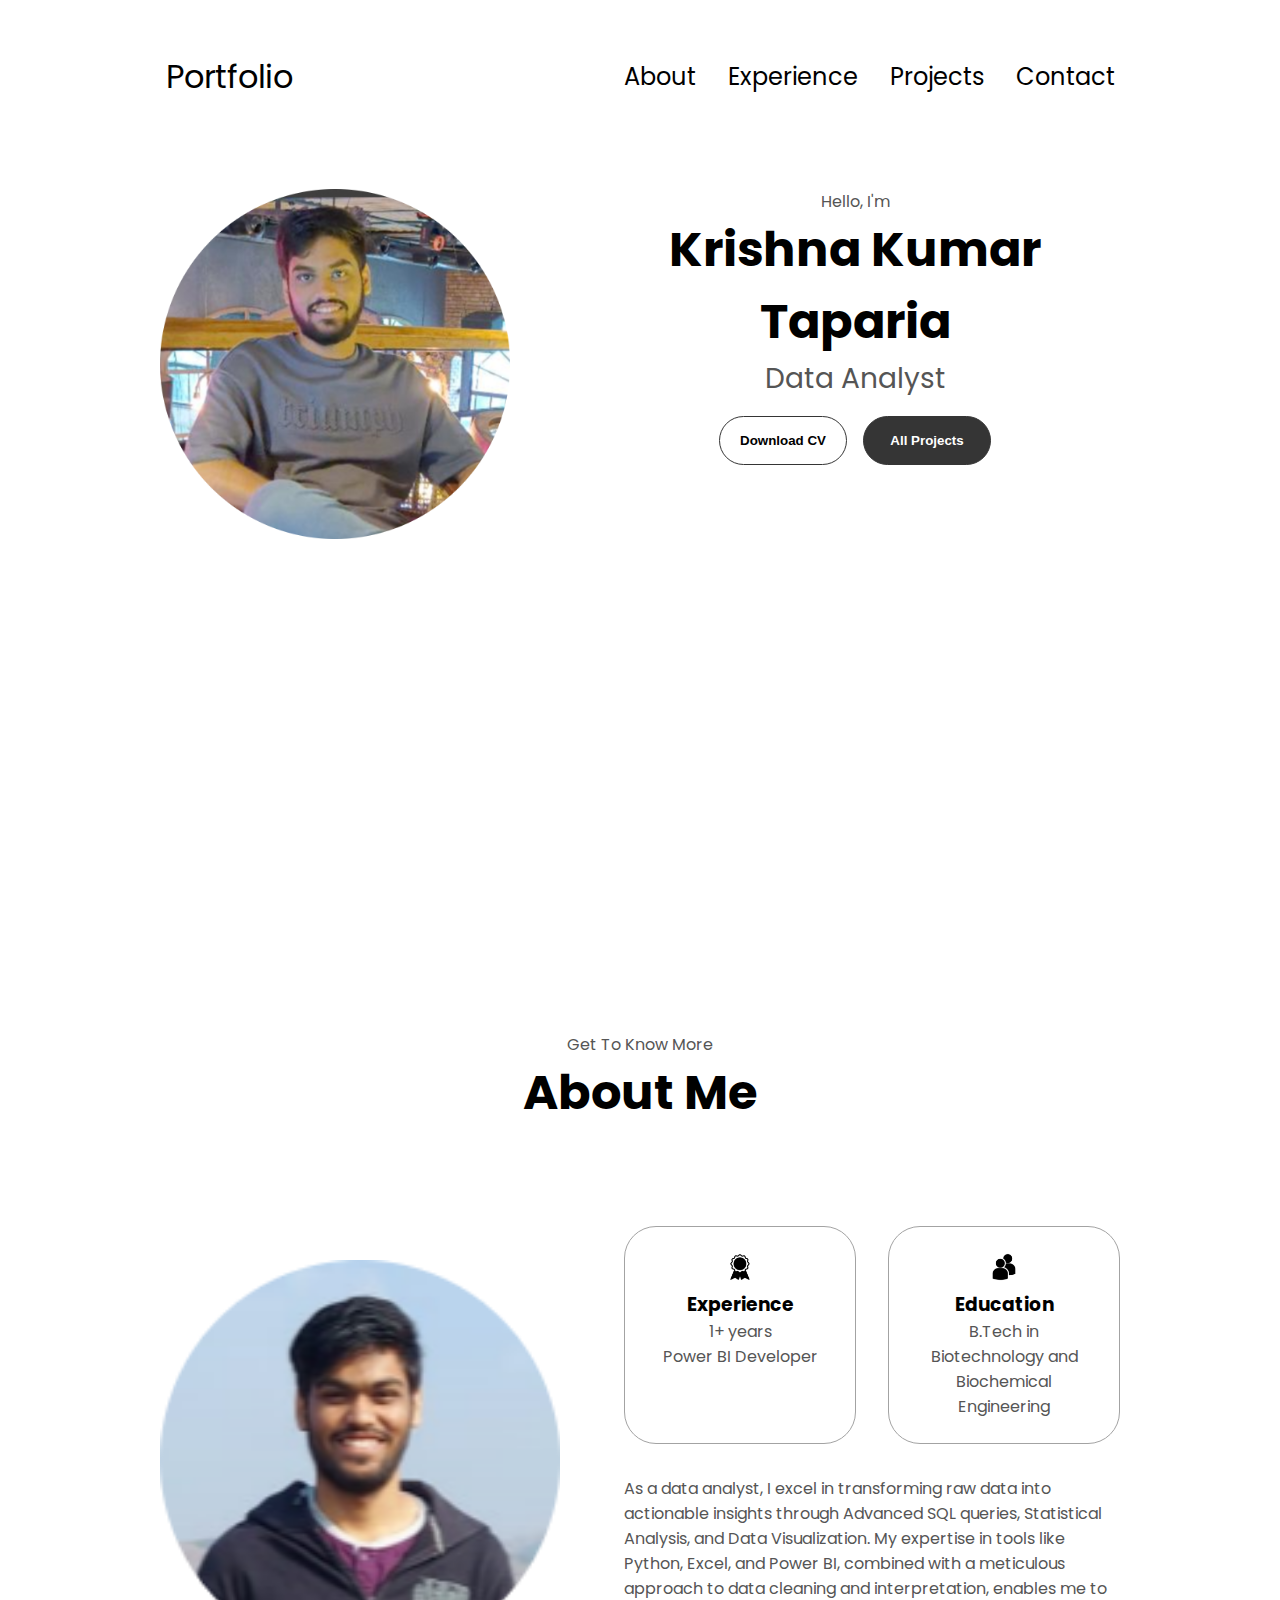
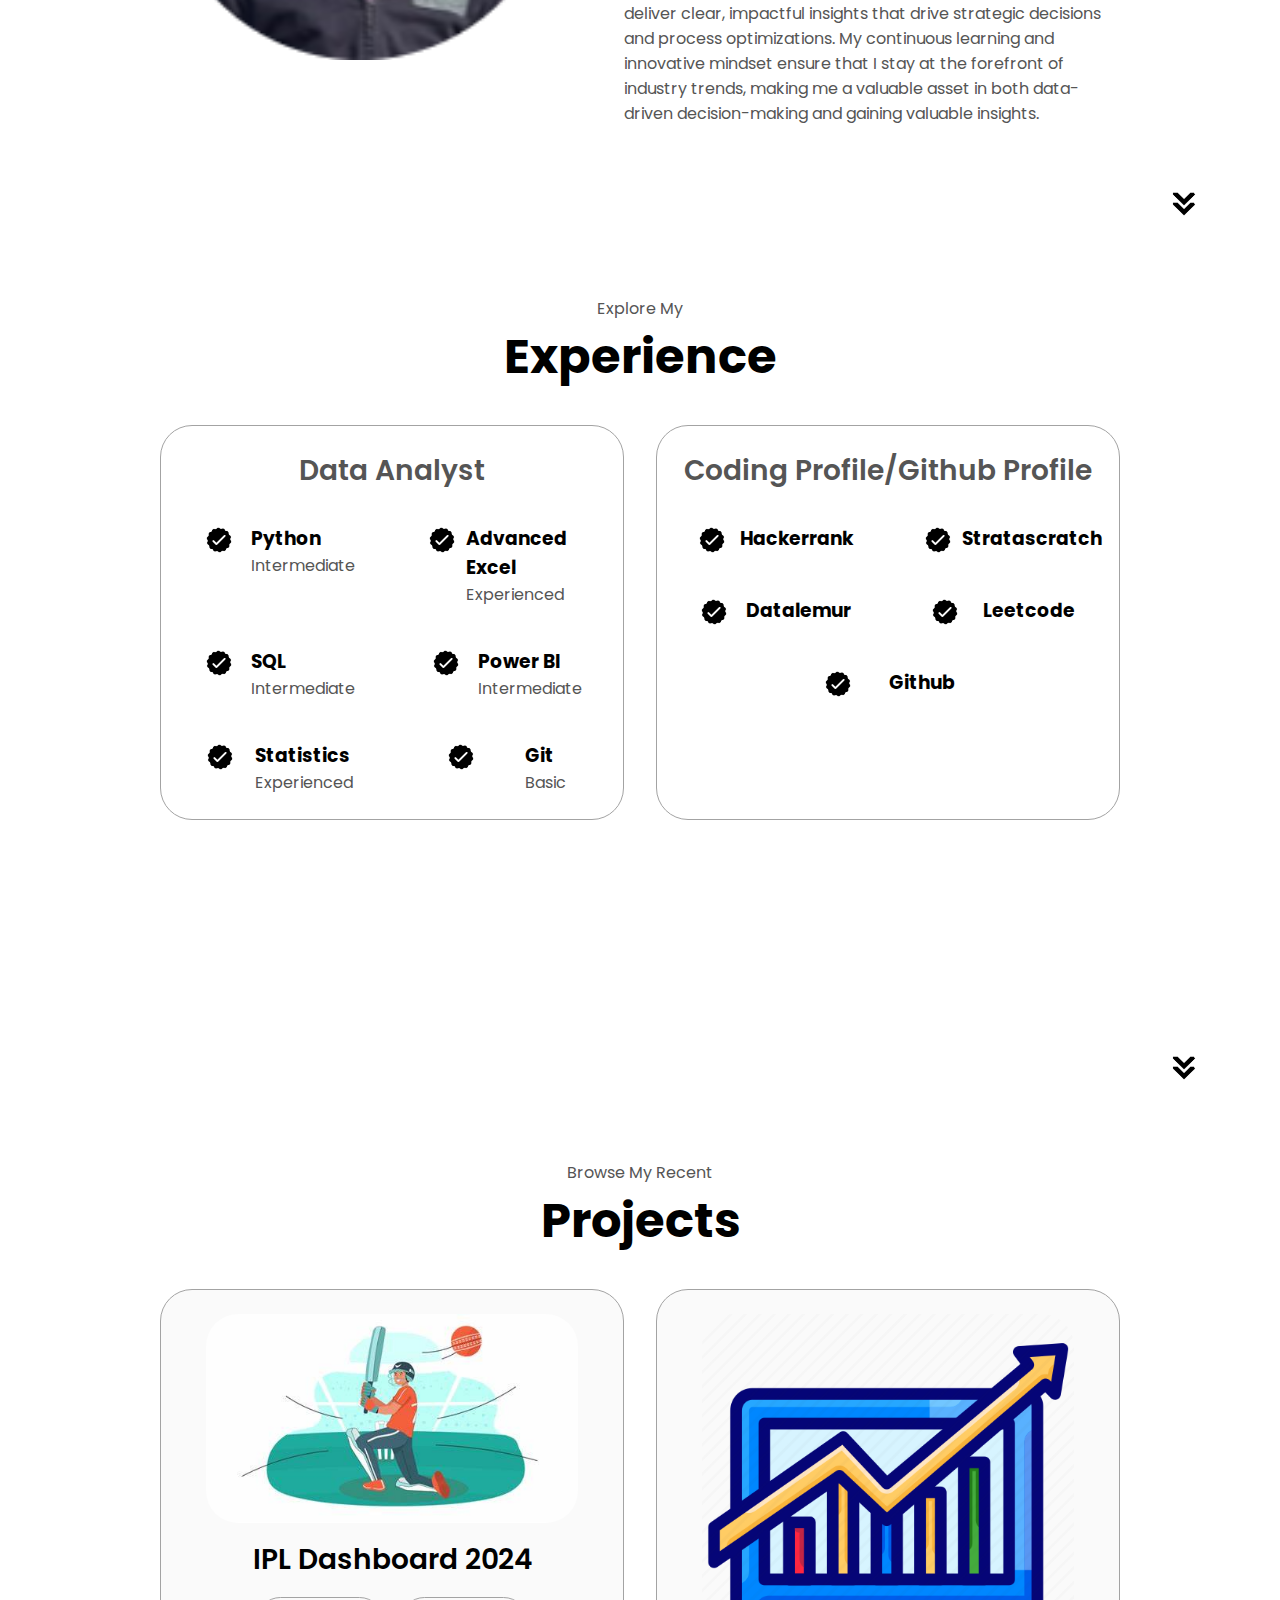
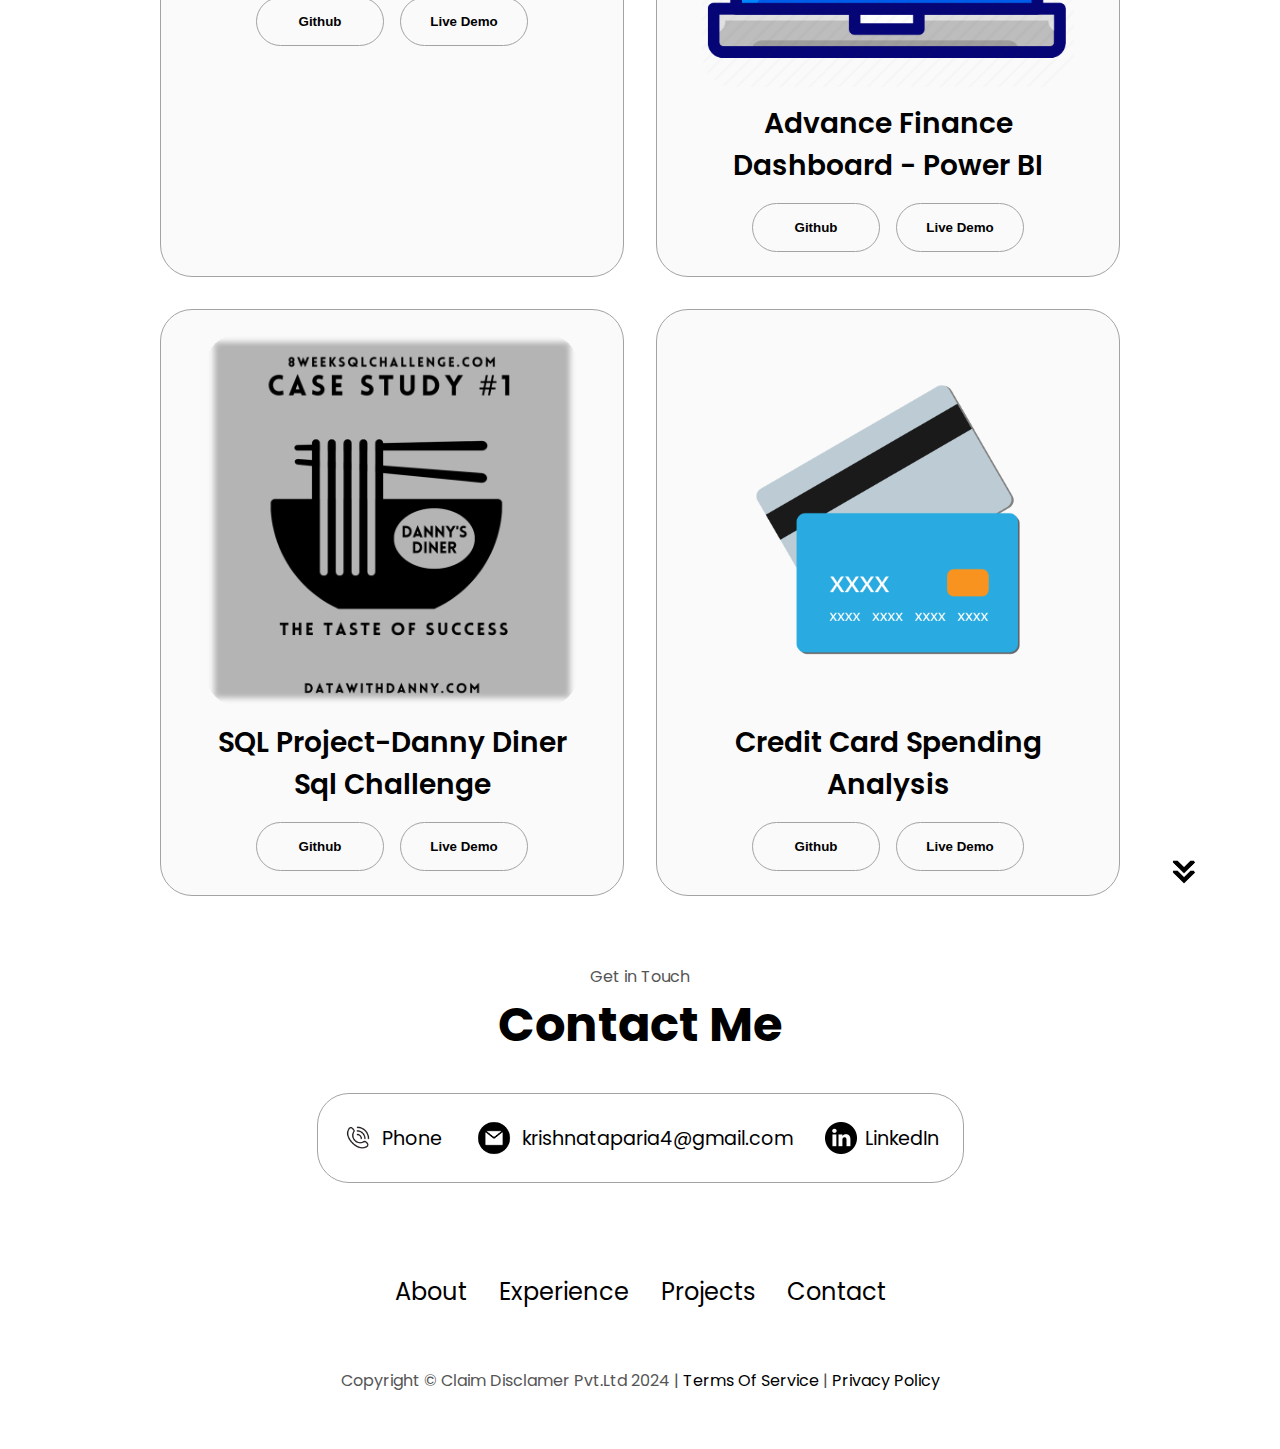
==== commit a869b271: "fvgdbds" ====
--- a/assest/index.html
+++ b/assest/index.html
@@ -14,7 +14,7 @@
 
 <body>
     <nav id="desktop-nav">
-        <div class="Logo" style="color: black; font-size: 2em;">Portfolio Projects</div>
+        <div class="Logo" style="color: black; font-size: 2em;">Portfolio </div>
 
 
         <div>
